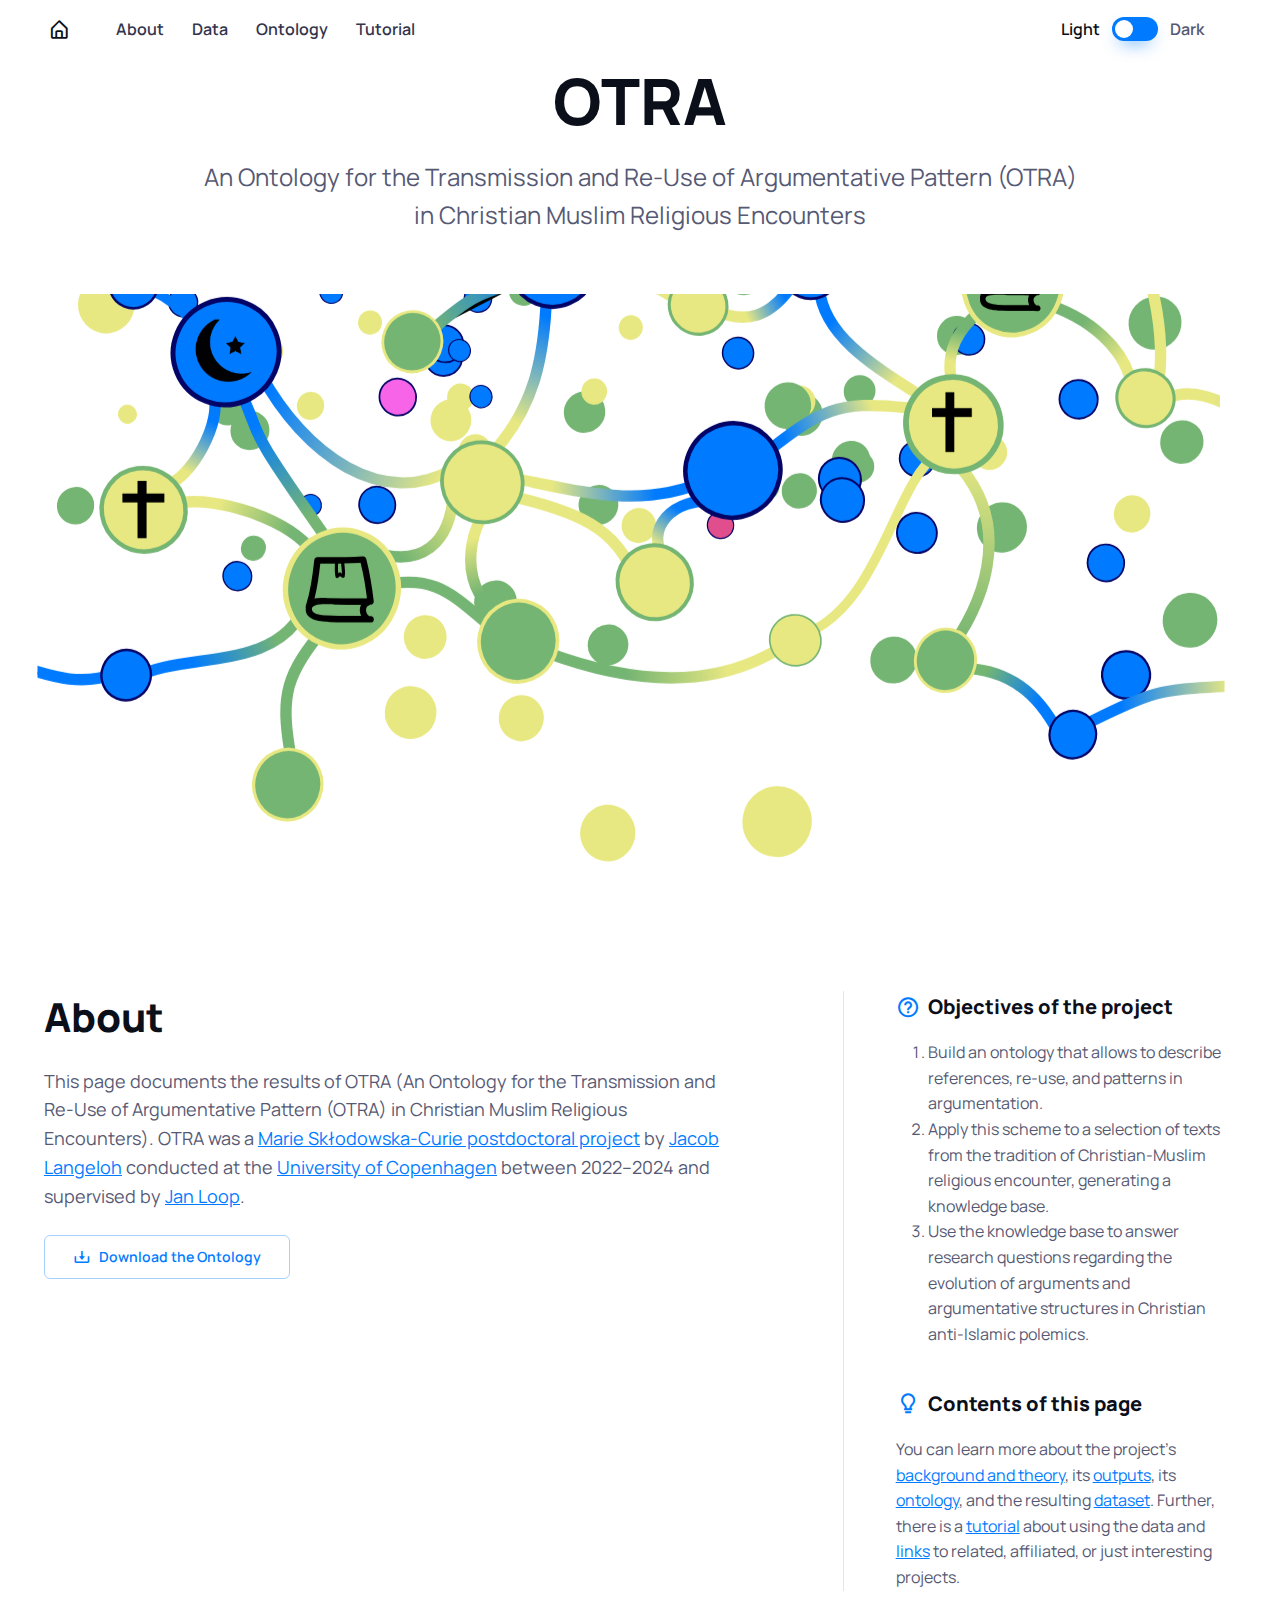
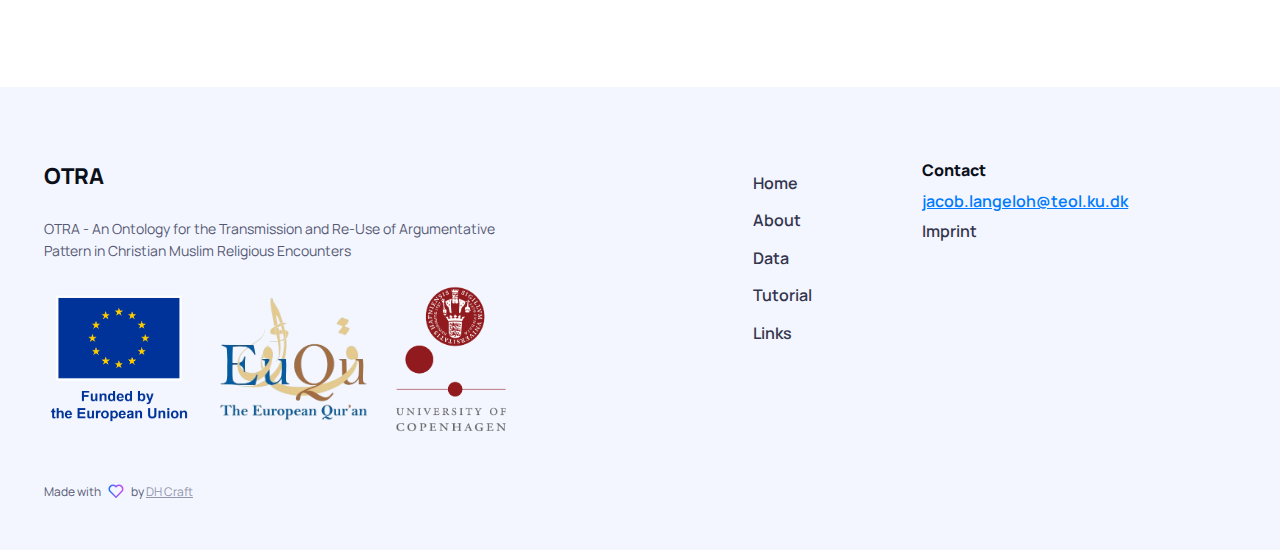
==== index.html @ 49522be4 "push to production" ====
<!DOCTYPE html>
<html lang="en" data-bs-theme="light">
  <head>
    <meta charset="utf-8" />
    <title>
      OTRA - An Ontology for the Transmission and Re-Use of Argumentative
      Pattern (OTRA) in Christian Muslim Religious Encounters
    </title>

    <!-- SEO Meta Tags -->
    <meta
      name="description"
      content="An Ontology for the Transmission and Re-Use of Argumentative Pattern (OTRA) in Christian Muslim Religious Encounters"
    />
    <meta
      name="keywords"
      content="OTRA, Ontology for Transmission and Re-Use of Argumentative Pattern, Christian-Muslim religious encounters, Marie Skłodowska-Curie project, Jacob Langeloh, Jan Loop, University of Copenhagen, Christian-Muslim dialogues, interfaith arguments, Christian anti-Islamic polemics"
    />
    <meta name="author" content="Digital Humanities Craft" />
    <meta name="author" content="Jacob Langeloh" />

    <!-- Open Graph -->
    <meta
      property="og:title"
      content="OTRA: Interfaith Dialogues and Argumentative Patterns"
    />
    <meta
      property="og:description"
      content="Discover the Marie Skłodowska-Curie project analyzing Christian-Muslim dialogues at the University of Copenhagen."
    />
    <meta property="og:image" content="https://example.com/og-image.jpg" />
    <meta
      property="og:url"
      content="https://example.com/otra-project-overview"
    />

    <!-- Twitter Card -->
    <meta name="twitter:card" content="summary_large_image" />
    <meta
      name="twitter:title"
      content="OTRA: Interfaith Dialogues and Argumentative Patterns"
    />
    <meta
      name="twitter:description"
      content="Explore the OTRA project's insights into Christian-Muslim dialogues and argumentative structures."
    />
    <meta
      name="twitter:image"
      content="https://example.com/twitter-og-image.jpg"
    />

    <!-- Viewport -->
    <meta name="viewport" content="width=device-width, initial-scale=1" />

    <!-- Theme switcher (color modes) -->
    <script src="assets/js/theme-switcher.js"></script>

    <!-- Favicon and Touch Icons -->

    <link rel="icon" type="image/svg+xml" href="assets/favicon/favicon.svg" />
    <link rel="icon" type="image/png" href="assets/favicon/favicon.png" />

    <!-- Vendor Styles -->
    <link
      rel="stylesheet"
      media="screen"
      href="assets/vendor/boxicons/css/boxicons.min.css"
    />

    <!-- Main Theme Styles + Bootstrap -->
    <link rel="stylesheet" media="screen" href="assets/css/theme.min.css" />

    <!-- Page loading styles -->
    <style>
      .page-loading {
        position: fixed;
        top: 0;
        right: 0;
        bottom: 0;
        left: 0;
        width: 100%;
        height: 100%;
        -webkit-transition: all 0.4s 0.2s ease-in-out;
        transition: all 0.4s 0.2s ease-in-out;
        background-color: #fff;
        opacity: 0;
        visibility: hidden;
        z-index: 9999;
      }
      [data-bs-theme="dark"] .page-loading {
        background-color: #0b0f19;
      }
      .page-loading.active {
        opacity: 1;
        visibility: visible;
      }
      .page-loading-inner {
        position: absolute;
        top: 50%;
        left: 0;
        width: 100%;
        text-align: center;
        -webkit-transform: translateY(-50%);
        transform: translateY(-50%);
        -webkit-transition: opacity 0.2s ease-in-out;
        transition: opacity 0.2s ease-in-out;
        opacity: 0;
      }
      .page-loading.active > .page-loading-inner {
        opacity: 1;
      }
      .page-loading-inner > span {
        display: block;
        font-size: 1rem;
        font-weight: normal;
        color: #9397ad;
      }
      [data-bs-theme="dark"] .page-loading-inner > span {
        color: #fff;
        opacity: 0.6;
      }
      .page-spinner {
        display: inline-block;
        width: 2.75rem;
        height: 2.75rem;
        margin-bottom: 0.75rem;
        vertical-align: text-bottom;
        border: 0.15em solid #b4b7c9;
        border-right-color: transparent;
        border-radius: 50%;
        -webkit-animation: spinner 0.75s linear infinite;
        animation: spinner 0.75s linear infinite;
      }
      [data-bs-theme="dark"] .page-spinner {
        border-color: rgba(255, 255, 255, 0.4);
        border-right-color: transparent;
      }
      @-webkit-keyframes spinner {
        100% {
          -webkit-transform: rotate(360deg);
          transform: rotate(360deg);
        }
      }
      @keyframes spinner {
        100% {
          -webkit-transform: rotate(360deg);
          transform: rotate(360deg);
        }
      }
    </style>

    <!-- Page loading scripts -->
    <script>
      (function () {
        window.onload = function () {
          const preloader = document.querySelector(".page-loading");
          preloader.classList.remove("active");
          setTimeout(function () {
            preloader.remove();
          }, 1000);
        };
      })();
    </script>
  </head>

  <!-- Body -->
  <body>
    <!-- Page loading spinner -->
    <div class="page-loading active">
      <div class="page-loading-inner">
        <div class="page-spinner"></div>
        <span>Loading...</span>
      </div>
    </div>

    <!-- Page wrapper for sticky footer -->
    <!-- Wraps everything except footer to push footer to the bottom of the page if there is little content -->
    <main class="page-wrapper">
      <!-- Navbar -->
      <!-- Remove "navbar-sticky" class to make navigation bar scrollable with the page -->
      <header class="header navbar navbar-expand-lg bg-light navbar-sticky">
        <div class="container px-3">
          <a href="/" class="navbar-brand pe-3" title="Home"
            ><i class="bx bx-home-alt"></i
          ></a>
          <div id="navbarNav" class="offcanvas offcanvas-end">
            <div class="offcanvas-header border-bottom">
              <h5 class="offcanvas-title">Menu</h5>
              <button
                type="button"
                class="btn-close"
                data-bs-dismiss="offcanvas"
                aria-label="Close"
              ></button>
            </div>
            <div class="offcanvas-body">
              <ul class="navbar-nav me-auto mb-2 mb-lg-0">
                <li class="nav-item">
                  <a href="/about" class="nav-link">About</a>
                </li>
                 <li class="nav-item">
                  <a href="/data" class="nav-link">Data</a>
                </li>
                <li class="nav-item">
                  <a href="/ontology" class="nav-link">Ontology</a>
                </li>
                <li class="nav-item">
                  <a href="/tutorial" class="nav-link">Tutorial</a>
                </li>
                <!-- <li class="nav-item">
                  <a href="/links" class="nav-link">Links</a>
                </li> -->
              </ul>
            </div>
          </div>
          <div
            class="form-check form-switch mode-switch pe-lg-1 ms-auto me-4"
            data-bs-toggle="mode"
          >
            <input type="checkbox" class="form-check-input" id="theme-mode" />
            <label class="form-check-label d-none d-sm-block" for="theme-mode"
              >Light</label
            >
            <label class="form-check-label d-none d-sm-block" for="theme-mode"
              >Dark</label
            >
          </div>
          <button
            type="button"
            class="navbar-toggler"
            data-bs-toggle="offcanvas"
            data-bs-target="#navbarNav"
            aria-controls="navbarNav"
            aria-expanded="false"
            aria-label="Toggle navigation"
          >
            <span class="navbar-toggler-icon"></span>
          </button>
        </div>
      </header>

      <!-- Page title -->
      <section class="container text-center pb-4 mb-2 mb-lg-3">
        <h1 class="display-3">OTRA</h1>
        <p class="lead">
          An Ontology for the Transmission and Re-Use of Argumentative Pattern
          (OTRA)<br />
          in Christian Muslim Religious Encounters
        </p>
      </section>

      <!-- Hero image (Parallax) -->
      <section class="jarallax" data-jarallax data-speed="0.4">
        <div
          class="jarallax-img"
          style="background-image: url(assets/img/main.svg)"
        ></div>
        <div class="d-none d-xxl-block" style="height: 800px"></div>
        <div class="d-none d-lg-block d-xxl-none" style="height: 600px"></div>
        <div class="d-none d-md-block d-lg-none" style="height: 450px"></div>
        <div class="d-md-none" style="height: 400px"></div>
      </section>

      <!-- About project -->
      <section class="container py-5 my-1 my-md-4 my-lg-5">
        <div class="row">
          <div class="col-lg-7 mb-4 mb-lg-0">
            <div class="pe-lg-4 me-lg-3 pe-xl-0 me-xl-0">
              <h2 class="h1 mb-4">About</h2>
              <p class="fs-lg mb-0">
                This page documents the results of OTRA (An Ontology for the
                Transmission and Re-Use of Argumentative Pattern (OTRA) in
                Christian Muslim Religious Encounters). OTRA was a
                <a href="https://cordis.europa.eu/project/id/101064589"
                  >Marie Skłodowska-Curie postdoctoral project</a
                >
                by
                <a href="https://jlangeloh.github.io">Jacob Langeloh</a>
                conducted at the
                <a href="https://ku.dk">University of Copenhagen</a> between 2022–2024
                and supervised by
                <a
                  href="https://teol.ku.dk/english/dept/abe/staff/?pure=en%2Fpersons%2F678294"
                  >Jan Loop</a
                >.
              </p>
              <p><a href="connective_ontology.ttl" download class="btn btn-outline-primary mt-4" type="button" aria-label="Download">
                <i class="bx bx-download fs-lg me-2"></i> Download the Ontology
              </a></p>
            </div>
          </div>
          <div class="col-lg-5 col-xl-4 offset-xl-1 border-start-lg">
            <div class="ps-lg-4 ms-lg-3">
              <h3 class="h5 d-flex align-items-center">
                <i class="bx bx-help-circle text-primary fs-4 me-2"></i>
                Objectives of the project
              </h3>
              <ol class="pb-4 mb-0 mb-lg-3">
                <li>
                  Build an ontology that allows to describe references, re-use,
                  and patterns in argumentation.
                </li>
                <li>
                  Apply this scheme to a selection of texts from the tradition
                  of Christian-Muslim religious encounter, generating a
                  knowledge base.
                </li>
                <li>
                  Use the knowledge base to answer research questions regarding
                  the evolution of arguments and argumentative structures in
                  Christian anti-Islamic polemics.
                </li>
              </ol>

              <h3 class="h5 d-flex align-items-center">
                <i class="bx bx-bulb text-primary fs-4 me-2"></i>
                Contents of this page
              </h3>
              <p class="mb-0">
                You can learn more about the project's
                <a href="about#background_and_theory">background and theory</a>,
                its <a href="about#outputs">outputs</a>, its
                <a href="data#methodology">ontology</a>, and the resulting
                <a href="data#dataset">dataset</a>. Further, there is a
                <a href="tutorial">tutorial</a> about using the data and
                <a href="links">links</a> to related, affiliated, or just
                interesting projects.
              </p>
            </div>
          </div>
        </div>
      </section>
    </main>

    <!-- Footer -->
    <footer class="footer bg-secondary pt-5 pb-4 pb-lg-5">
      <div class="container pt-lg-4">
        <div class="row pb-5">
          <div class="col-lg-5 col-md-7">
            <div class="navbar-brand text-dark p-0 me-0 mb-3 mb-lg-4">OTRA</div>
            <p class="fs-sm">
              OTRA - An Ontology for the Transmission and Re-Use of
              Argumentative Pattern in Christian Muslim Religious Encounters
            </p>
            <div class="d-flex justify-content-start align-items-center">
              <img
                src="assets/img/EN_fundedbyEU_VERTICAL_RGB_POS.png"
                alt="Funded by the EU"
                class="img-fluid me-4"
                style="width: 150px"
              />
              <img
                src="assets/img/logo-euqu.png"
                alt="EUQU Project Logo"
                class="img-fluid me-4"
                style="width: 150px"
              />
              <img
                src="assets/img/ku_logo_uk_v.png"
                alt="KU University Logo"
                class="img-fluid"
                style="width: 120px"
              />
            </div>
          </div>
          <div
            class="col-xl-5 col-lg-6 col-md-4 offset-xl-2 offset-md-1 pt-4 pt-md-1 pt-lg-0"
          >
            <div id="footer-links" class="row">
              <div class="col-lg-4">
                <h6 class="mb-2">
                  <a
                    href="#useful-links"
                    class="d-block text-dark dropdown-toggle d-lg-none py-2"
                    data-bs-toggle="collapse"
                    >Sitemap</a
                  >
                </h6>
                <div
                  id="useful-links"
                  class="collapse d-lg-block"
                  data-bs-parent="#footer-links"
                >
                  <ul class="nav flex-column pb-lg-1 mb-lg-3">
                    <li class="nav-item">
                      <a href="#" class="nav-link d-inline-block px-0 pt-1 pb-2"
                        >Home</a
                      >
                    </li>
                    <li class="nav-item">
                      <a href="#" class="nav-link d-inline-block px-0 pt-1 pb-2"
                        >About</a
                      >
                    </li>
                    <li class="nav-item">
                      <a href="#" class="nav-link d-inline-block px-0 pt-1 pb-2"
                        >Data</a
                      >
                    </li>
                    <li class="nav-item">
                      <a href="#" class="nav-link d-inline-block px-0 pt-1 pb-2"
                        >Tutorial</a
                      >
                    </li>
                    <li class="nav-item">
                      <a href="#" class="nav-link d-inline-block px-0 pt-1 pb-2"
                        >Links</a
                      >
                    </li>
                  </ul>
                </div>
              </div>

              <div class="col-xl-8 col-lg-8 pt-2 pt-lg-0">
                <h6 class="mb-2">Contact</h6>
                <a href="mailto:jacob.langeloh@teol.ku.dk" class="fw-medium"
                  >jacob.langeloh@teol.ku.dk</a
                >
                <ul class="nav flex-column mb-2 mb-lg-0">
                  <li class="nav-item">
                    <a href="/imprint" class="nav-link d-inline-block px-0 pt-1 pb-2"
                      >Imprint</a
                    >
                  </li>
                </ul>
              </div>
            </div>
          </div>
        </div>
        <p
          class="nav d-block fs-xs text-center text-md-start pb-2 pb-lg-0 mb-0"
        >
          Made with
          <i
            class="bx bx-heart d-inline-block fs-lg text-gradient-primary align-middle mt-n1 mx-1"
          >
          </i>
          by
          <a
            href="https://dhcraft.org"
            class="text-muted"
            target="_blank"
            rel="noopener"
            >DH Craft</a
          >
        </p>
      </div>
    </footer>

    <!-- Back to top button -->
    <a href="#top" class="btn-scroll-top" data-scroll>
      <span class="btn-scroll-top-tooltip text-muted fs-sm me-2">Top</span>
      <i class="btn-scroll-top-icon bx bx-chevron-up"></i>
    </a>

    <!-- Vendor Scripts -->
    <script src="assets/vendor/jarallax/dist/jarallax.min.js"></script>

    <!-- Main Theme Script -->
    <script src="assets/js/theme.min.js"></script>
  </body>
</html>
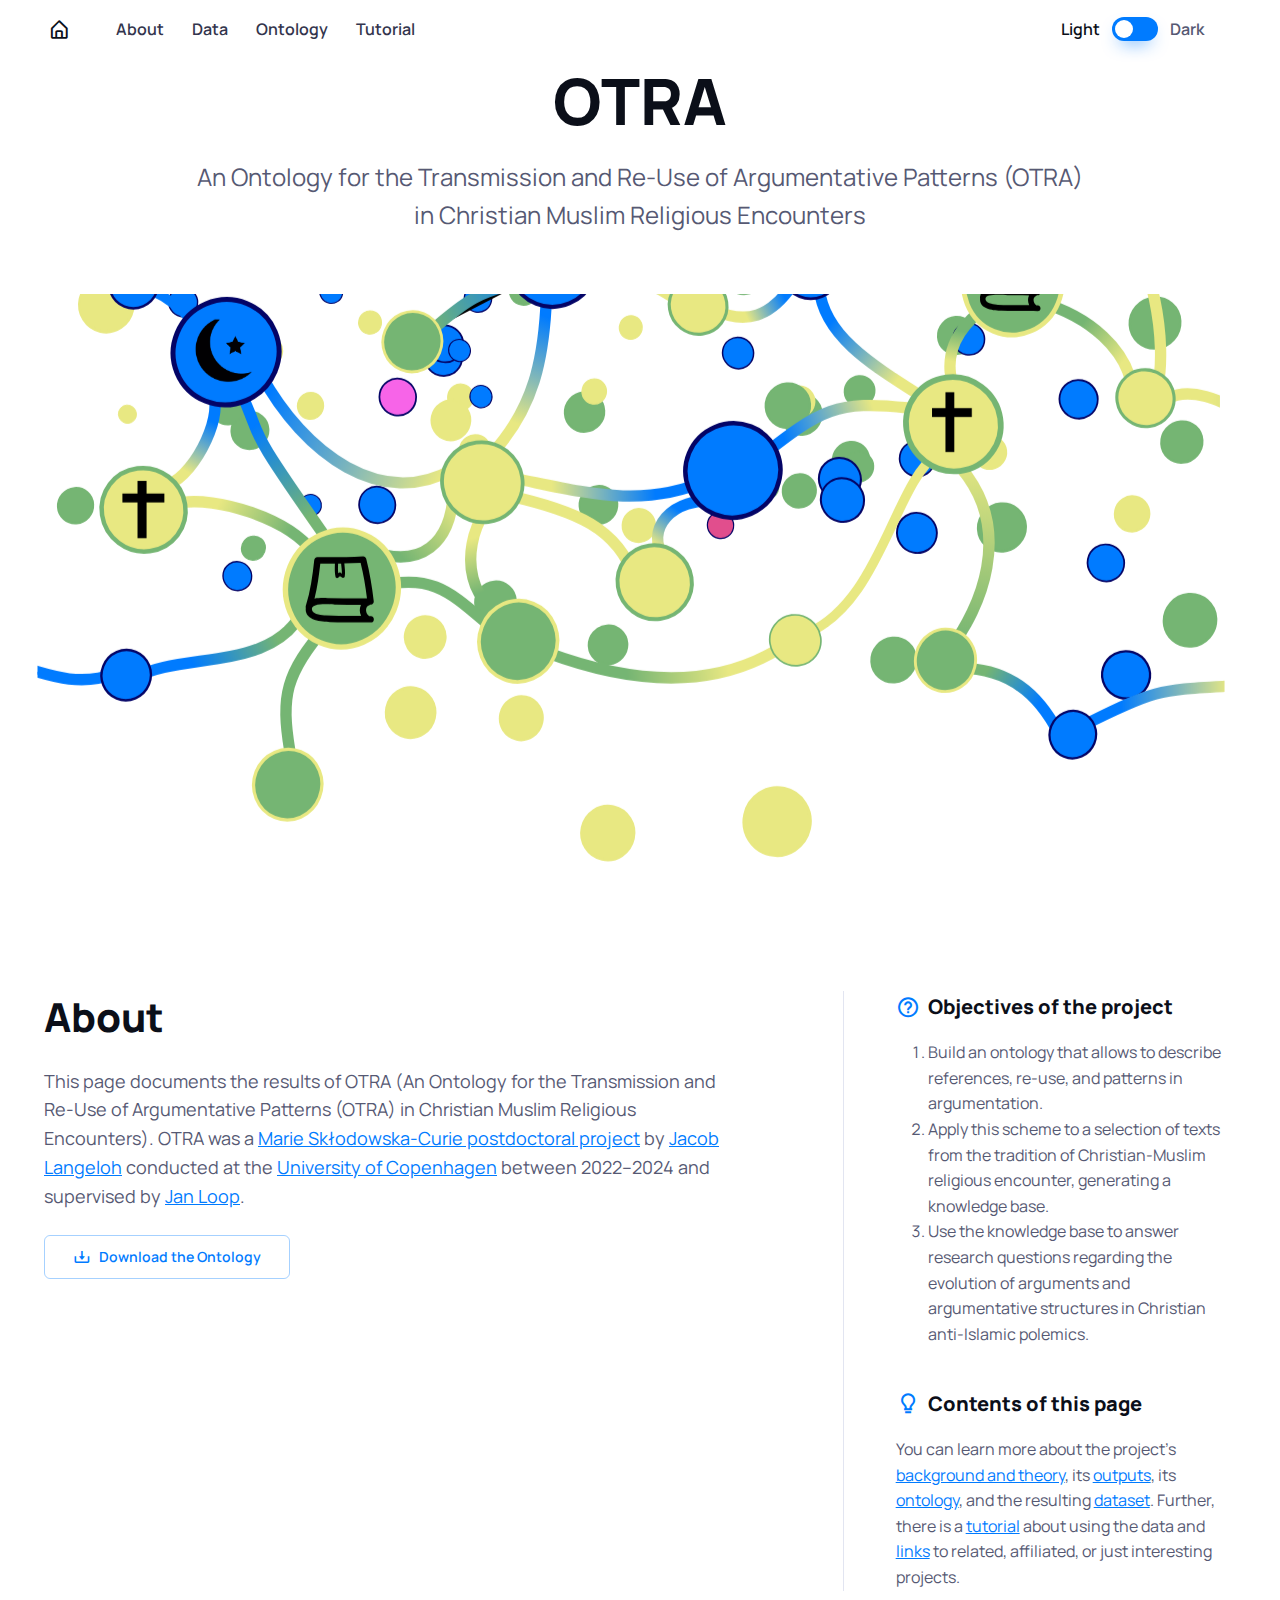
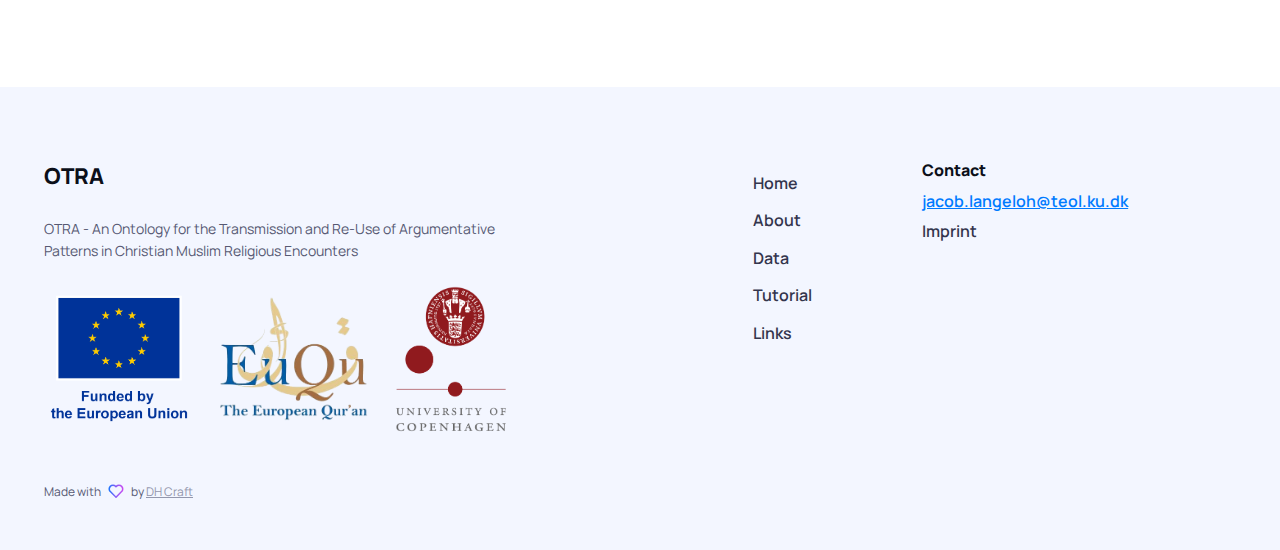
==== commit 62a7f75e: "patterns" ====
--- a/index.html
+++ b/index.html
@@ -10,11 +10,11 @@
     <!-- SEO Meta Tags -->
     <meta
       name="description"
-      content="An Ontology for the Transmission and Re-Use of Argumentative Pattern (OTRA) in Christian Muslim Religious Encounters"
+      content="An Ontology for the Transmission and Re-Use of Argumentative Patterns (OTRA) in Christian Muslim Religious Encounters"
     />
     <meta
       name="keywords"
-      content="OTRA, Ontology for Transmission and Re-Use of Argumentative Pattern, Christian-Muslim religious encounters, Marie Skłodowska-Curie project, Jacob Langeloh, Jan Loop, University of Copenhagen, Christian-Muslim dialogues, interfaith arguments, Christian anti-Islamic polemics"
+      content="OTRA, Ontology for Transmission and Re-Use of Argumentative Patterns, Christian-Muslim religious encounters, Marie Skłodowska-Curie project, Jacob Langeloh, Jan Loop, University of Copenhagen, Christian-Muslim dialogues, interfaith arguments, Christian anti-Islamic polemics"
     />
     <meta name="author" content="Digital Humanities Craft" />
     <meta name="author" content="Jacob Langeloh" />
@@ -22,7 +22,7 @@
     <!-- Open Graph -->
     <meta
       property="og:title"
-      content="OTRA: Interfaith Dialogues and Argumentative Patterns"
+      content="OTRA: Interfaith Dialogues and Argumentative Patternss"
     />
     <meta
       property="og:description"
@@ -38,7 +38,7 @@
     <meta name="twitter:card" content="summary_large_image" />
     <meta
       name="twitter:title"
-      content="OTRA: Interfaith Dialogues and Argumentative Patterns"
+      content="OTRA: Interfaith Dialogues and Argumentative Patternss"
     />
     <meta
       name="twitter:description"
@@ -243,7 +243,7 @@
       <section class="container text-center pb-4 mb-2 mb-lg-3">
         <h1 class="display-3">OTRA</h1>
         <p class="lead">
-          An Ontology for the Transmission and Re-Use of Argumentative Pattern
+          An Ontology for the Transmission and Re-Use of Argumentative Patterns
           (OTRA)<br />
           in Christian Muslim Religious Encounters
         </p>
@@ -269,7 +269,7 @@
               <h2 class="h1 mb-4">About</h2>
               <p class="fs-lg mb-0">
                 This page documents the results of OTRA (An Ontology for the
-                Transmission and Re-Use of Argumentative Pattern (OTRA) in
+                Transmission and Re-Use of Argumentative Patterns (OTRA) in
                 Christian Muslim Religious Encounters). OTRA was a
                 <a href="https://cordis.europa.eu/project/id/101064589"
                   >Marie Skłodowska-Curie postdoctoral project</a
@@ -340,7 +340,7 @@
             <div class="navbar-brand text-dark p-0 me-0 mb-3 mb-lg-4">OTRA</div>
             <p class="fs-sm">
               OTRA - An Ontology for the Transmission and Re-Use of
-              Argumentative Pattern in Christian Muslim Religious Encounters
+              Argumentative Patterns in Christian Muslim Religious Encounters
             </p>
             <div class="d-flex justify-content-start align-items-center">
               <img
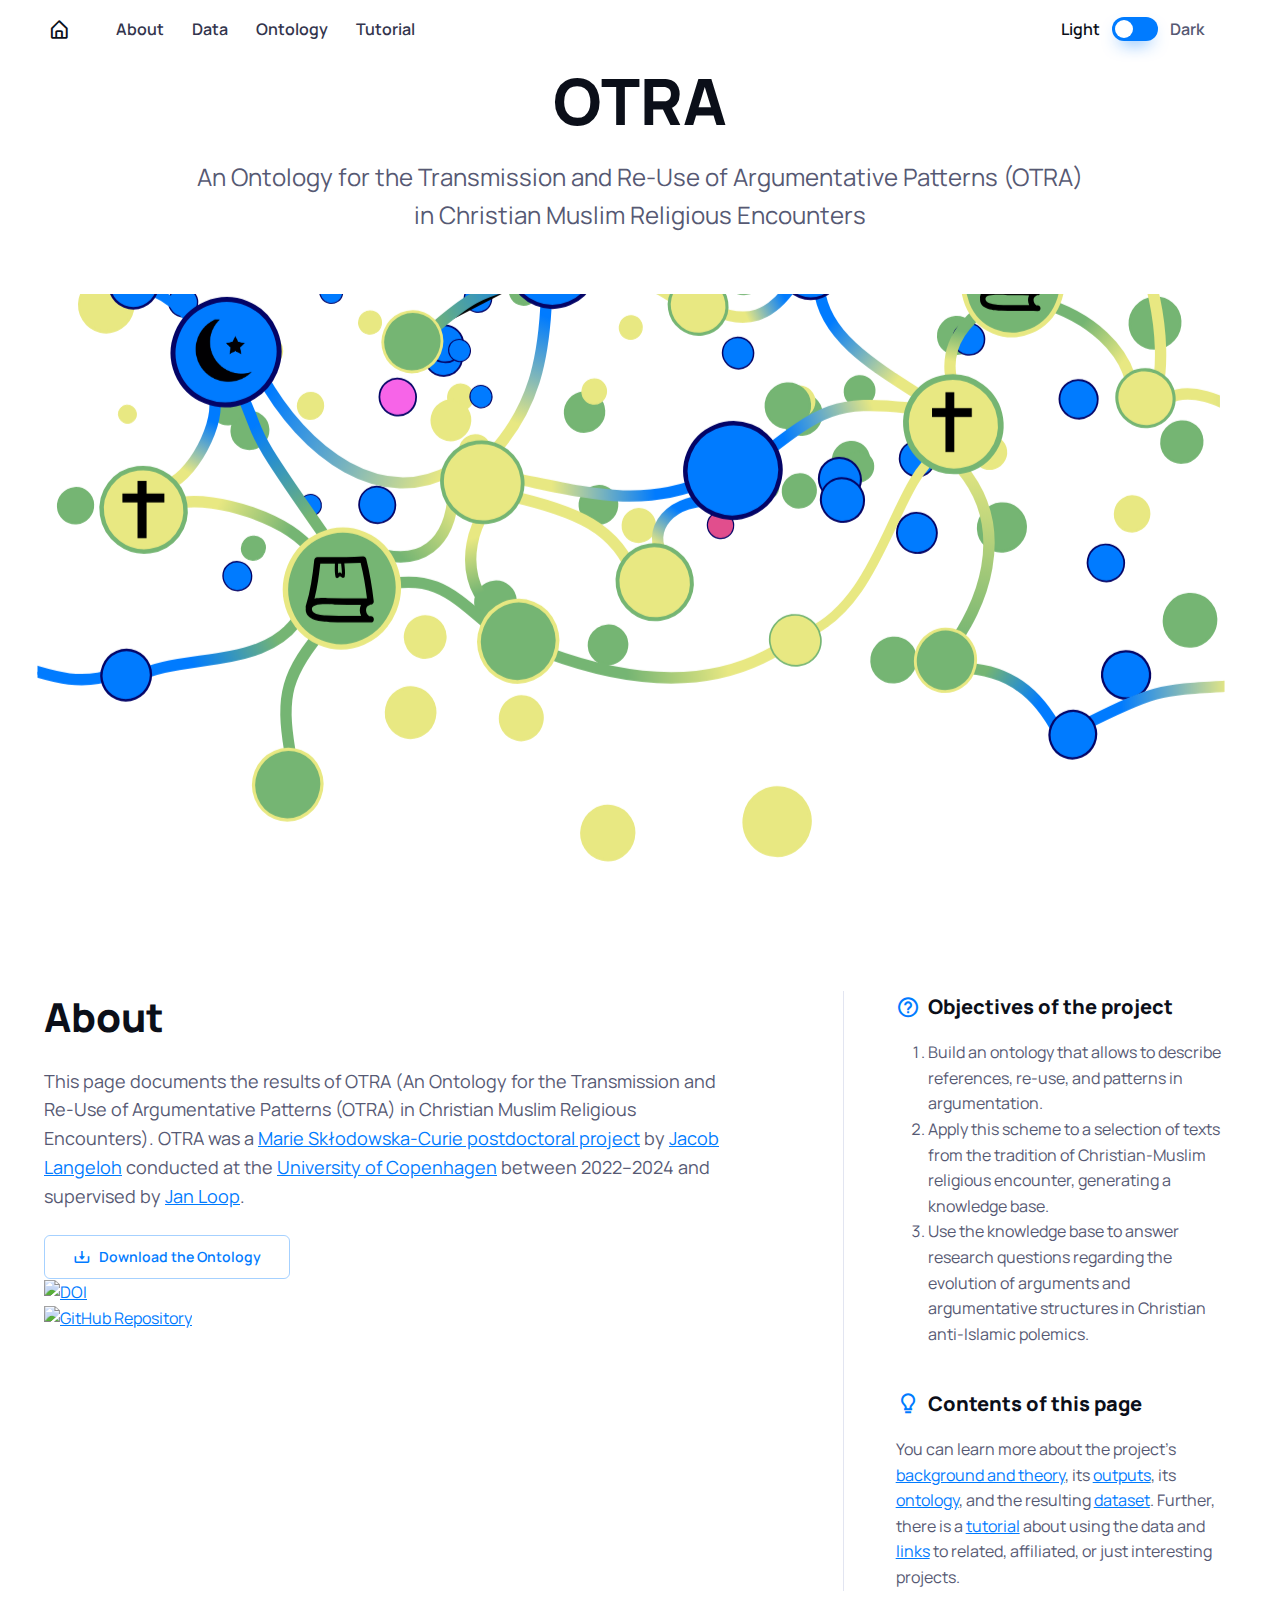
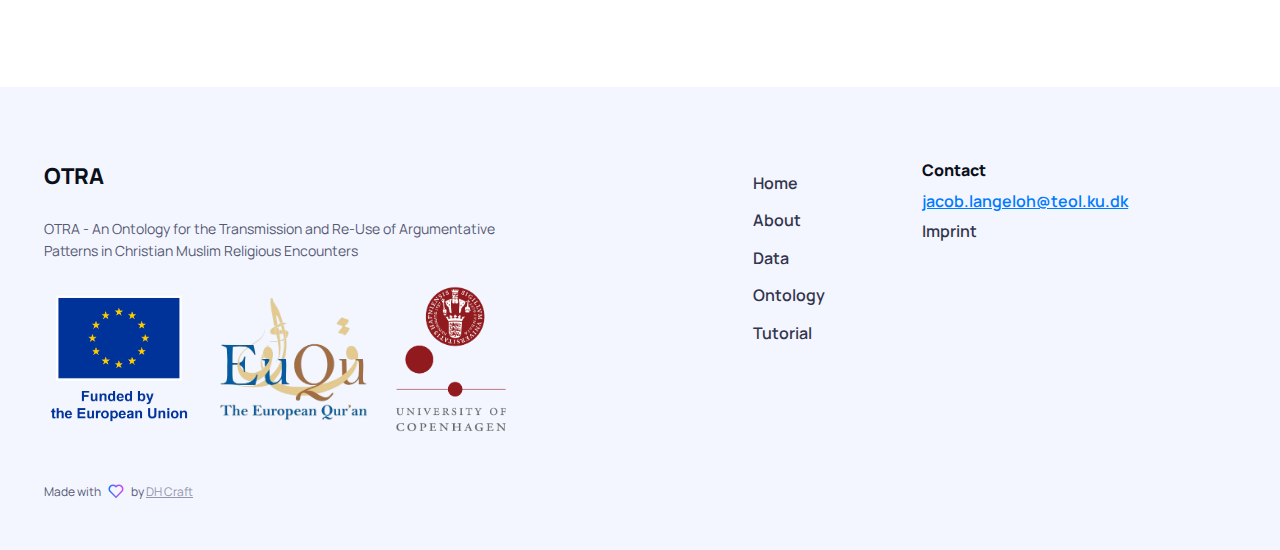
==== commit 39b06cb0: "Updates with zenodo" ====
--- a/index.html
+++ b/index.html
@@ -198,7 +198,7 @@
                 <li class="nav-item">
                   <a href="/about" class="nav-link">About</a>
                 </li>
-                 <li class="nav-item">
+                <li class="nav-item">
                   <a href="/data" class="nav-link">Data</a>
                 </li>
                 <li class="nav-item">
@@ -277,16 +277,36 @@
                 by
                 <a href="https://jlangeloh.github.io">Jacob Langeloh</a>
                 conducted at the
-                <a href="https://ku.dk">University of Copenhagen</a> between 2022–2024
-                and supervised by
+                <a href="https://ku.dk">University of Copenhagen</a> between
+                2022–2024 and supervised by
                 <a
                   href="https://teol.ku.dk/english/dept/abe/staff/?pure=en%2Fpersons%2F678294"
                   >Jan Loop</a
                 >.
               </p>
-              <p><a href="connective_ontology.ttl" download class="btn btn-outline-primary mt-4" type="button" aria-label="Download">
-                <i class="bx bx-download fs-lg me-2"></i> Download the Ontology
-              </a></p>
+              <p>
+                <a
+                  href="https://raw.githubusercontent.com/OTRAorg/ontology/main/connective_ontology.ttl"
+                  download
+                  class="btn btn-outline-primary mt-4"
+                  type="button"
+                  aria-label="Download"
+                >
+                  <i class="bx bx-download fs-lg me-2"></i> Download the
+                  Ontology </a
+                ><br />
+
+                <a href="https://doi.org/10.5281/zenodo.12605515"
+                  ><img
+                    src="https://zenodo.org/badge/DOI/10.5281/zenodo.12605515.svg"
+                    alt="DOI" /></a
+                ><br />
+                <a href="https://github.com/OTRAorg/ontology"
+                  ><img
+                    src="https://img.shields.io/badge/GitHub-Repository-blue"
+                    alt="GitHub Repository"
+                /></a>
+              </p>
             </div>
           </div>
           <div class="col-lg-5 col-xl-4 offset-xl-1 border-start-lg">
@@ -383,30 +403,43 @@
                 >
                   <ul class="nav flex-column pb-lg-1 mb-lg-3">
                     <li class="nav-item">
-                      <a href="#" class="nav-link d-inline-block px-0 pt-1 pb-2"
+                      <a href="/" class="nav-link d-inline-block px-0 pt-1 pb-2"
                         >Home</a
                       >
                     </li>
                     <li class="nav-item">
-                      <a href="#" class="nav-link d-inline-block px-0 pt-1 pb-2"
+                      <a
+                        href="/about"
+                        class="nav-link d-inline-block px-0 pt-1 pb-2"
                         >About</a
                       >
                     </li>
                     <li class="nav-item">
-                      <a href="#" class="nav-link d-inline-block px-0 pt-1 pb-2"
+                      <a
+                        href="/data"
+                        class="nav-link d-inline-block px-0 pt-1 pb-2"
                         >Data</a
                       >
                     </li>
                     <li class="nav-item">
-                      <a href="#" class="nav-link d-inline-block px-0 pt-1 pb-2"
-                        >Tutorial</a
+                      <a
+                        href="/ontology"
+                        class="nav-link d-inline-block px-0 pt-1 pb-2"
+                        >Ontology</a
                       >
                     </li>
                     <li class="nav-item">
+                      <a
+                        href="/tutorial"
+                        class="nav-link d-inline-block px-0 pt-1 pb-2"
+                        >Tutorial</a
+                      >
+                    </li>
+                    <!-- <li class="nav-item">
                       <a href="#" class="nav-link d-inline-block px-0 pt-1 pb-2"
                         >Links</a
                       >
-                    </li>
+                    </li> -->
                   </ul>
                 </div>
               </div>
@@ -418,7 +451,9 @@
                 >
                 <ul class="nav flex-column mb-2 mb-lg-0">
                   <li class="nav-item">
-                    <a href="/imprint" class="nav-link d-inline-block px-0 pt-1 pb-2"
+                    <a
+                      href="/imprint"
+                      class="nav-link d-inline-block px-0 pt-1 pb-2"
                       >Imprint</a
                     >
                   </li>
